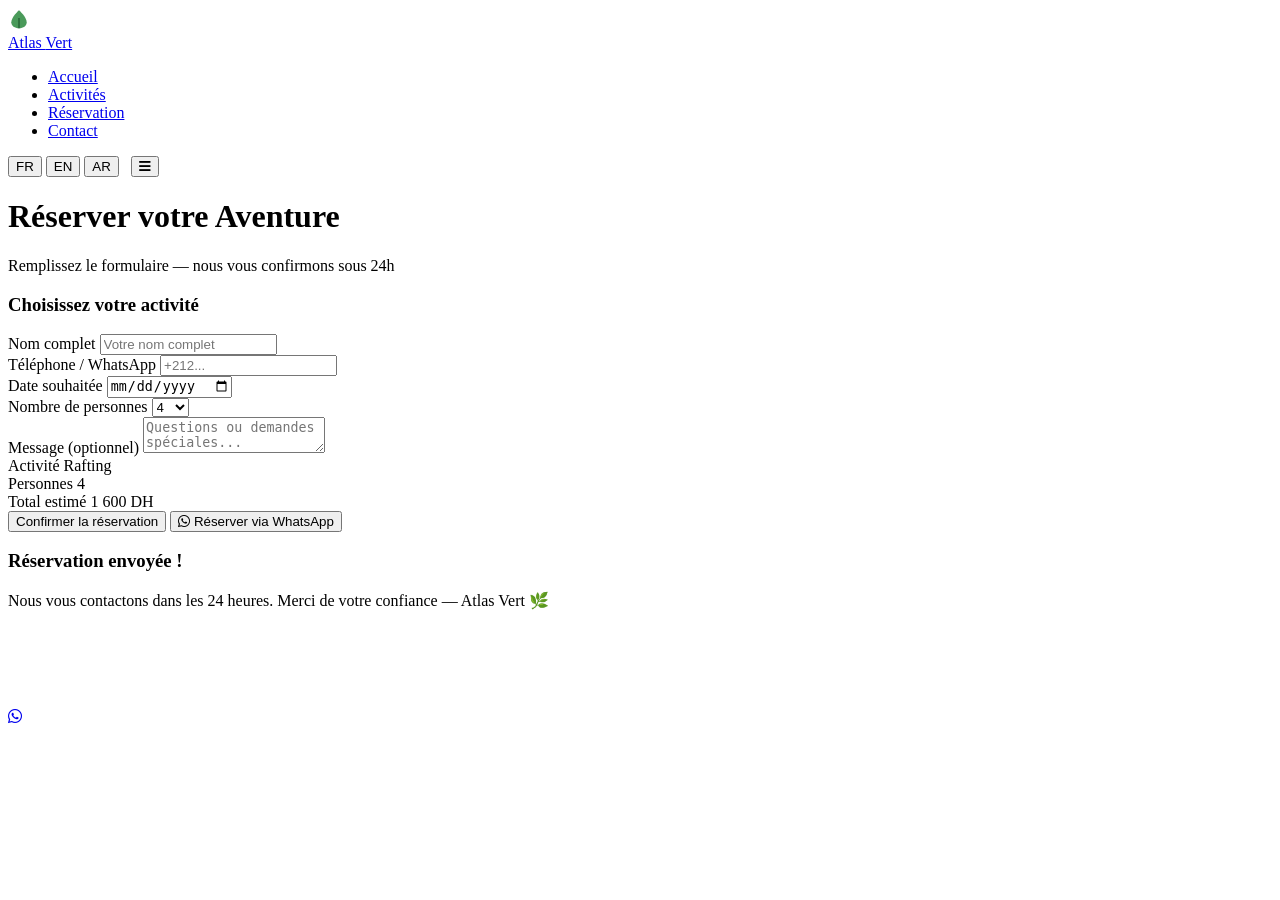
==== booking.html @ 43bdd672 "Add files via upload" ====
<!DOCTYPE html>
<html lang="fr" dir="ltr">
<head>
  <meta charset="UTF-8">
  <meta name="viewport" content="width=device-width, initial-scale=1.0">
  <title>Réservation — Atlas Vert</title>
  <meta name="description" content="Réservez votre aventure Atlas Vert — Rafting, randonnée, camping, VTT, quad au Maroc.">
  <link rel="preconnect" href="https://fonts.googleapis.com">
  <link href="https://fonts.googleapis.com/css2?family=Inter:wght@400;500;600;700&display=swap" rel="stylesheet">
  <link rel="stylesheet" href="https://cdnjs.cloudflare.com/ajax/libs/font-awesome/6.0.0-beta3/css/all.min.css">
  <link rel="stylesheet" href="../css/style.css">
</head>
<body>

  <!-- HEADER -->
  <header>
    <div class="header-inner">
      <a href="../index.html" class="logo">
        <div class="logo-icon">
          <svg width="22" height="22" viewBox="0 0 20 20" fill="none">
            <path d="M10 2C10 2 3 8 3 13C3 16.3 6.1 18.5 10 18.5C13.9 18.5 17 16.3 17 13C17 8 10 2 10 2Z" fill="#4a9a5a"/>
            <line x1="10" y1="18.5" x2="10" y2="9" stroke="#2a6a3a" stroke-width="1.5"/>
          </svg>
        </div>
        <div class="logo-name">Atlas <span>Vert</span></div>
      </a>

      <nav id="main-nav">
        <ul>
          <li><a href="../index.html" id="nav-home">Accueil</a></li>
          <li><a href="../index.html#activities" id="nav-activities">Activités</a></li>
          <li><a href="booking.html" id="nav-booking" class="btn-book-nav active">Réservation</a></li>
          <li><a href="contact.html" id="nav-contact">Contact</a></li>
        </ul>
      </nav>

      <div style="display:flex;align-items:center;gap:12px;">
        <div class="lang-btns">
          <button class="lang-btn active" data-lang="fr" onclick="setLanguage('fr')">FR</button>
          <button class="lang-btn" data-lang="en" onclick="setLanguage('en')">EN</button>
          <button class="lang-btn" data-lang="ar" onclick="setLanguage('ar')">AR</button>
        </div>
        <button class="menu-toggle" id="menu-toggle"><i class="fas fa-bars"></i></button>
      </div>
    </div>
  </header>

  <!-- BOOKING PAGE -->
  <main class="booking-page">

    <div class="booking-hero">
      <h1 id="bk-title">Réserver votre Aventure</h1>
      <p id="bk-sub">Remplissez le formulaire — nous vous confirmons sous 24h</p>
    </div>

    <!-- ACTIVITY SELECTION -->
    <div class="form-card">
      <h3 id="bk-act-label">Choisissez votre activité</h3>
      <div class="act-pills" id="bk-pills"></div>
    </div>

    <!-- FORM -->
    <div class="form-card">
      <div class="form-grid">
        <div class="form-group">
          <label id="lbl-name">Nom complet</label>
          <input type="text" id="inp-name" placeholder="Votre nom complet">
        </div>
        <div class="form-group">
          <label id="lbl-phone">Téléphone / WhatsApp</label>
          <input type="tel" id="inp-phone" placeholder="+212...">
        </div>
        <div class="form-group">
          <label id="lbl-date">Date souhaitée</label>
          <input type="date" id="inp-date">
        </div>
        <div class="form-group">
          <label id="lbl-persons">Nombre de personnes</label>
          <select id="inp-persons" onchange="updatePriceDisplay()">
            <option value="1">1</option>
            <option value="2">2</option>
            <option value="3">3</option>
            <option value="4" selected>4</option>
            <option value="5">5</option>
            <option value="6">6</option>
            <option value="8">8</option>
            <option value="10">10</option>
            <option value="12">12</option>
          </select>
        </div>
        <div class="form-group full">
          <label id="lbl-msg">Message (optionnel)</label>
          <textarea id="inp-msg" placeholder="Questions ou demandes spéciales..."></textarea>
        </div>
      </div>
    </div>

    <!-- PRICE SUMMARY -->
    <div class="price-box">
      <div class="price-row">
        <span id="lbl-activity">Activité</span>
        <span id="ps-act-name">Rafting</span>
      </div>
      <div class="price-row">
        <span id="lbl-persons2">Personnes</span>
        <span id="ps-persons">4</span>
      </div>
      <div class="price-total">
        <span id="lbl-total">Total estimé</span>
        <span class="total-amount" id="ps-total">1 600 DH</span>
      </div>
    </div>

    <!-- SUBMIT BUTTONS -->
    <button class="btn-submit" id="btn-submit" onclick="submitBooking()">Confirmer la réservation</button>
    <button class="btn-wa-submit" id="btn-wa-submit" onclick="bookViaWA()">
      <i class="fab fa-whatsapp"></i> Réserver via WhatsApp
    </button>

    <!-- SUCCESS BOX -->
    <div class="success-box" id="success-box">
      <h3 id="success-title">Réservation envoyée !</h3>
      <p id="success-msg">Nous vous contactons dans les 24 heures. Merci de votre confiance — Atlas Vert 🌿</p>
    </div>

  </main>

  <!-- FOOTER SIMPLE -->
  <footer style="background:var(--dg);padding:20px;text-align:center;">
    <p style="color:rgba(255,255,255,0.5);font-size:13px;" id="footer-copy">© 2026 Atlas Vert — المغرب</p>
  </footer>

  <!-- FLOATING WA -->
  <div class="floating-btns">
    <a href="https://wa.me/212667772551" class="float-btn float-wa" target="_blank">
      <i class="fab fa-whatsapp"></i>
    </a>
  </div>

  <script src="../js/main.js"></script>
</body>
</html>
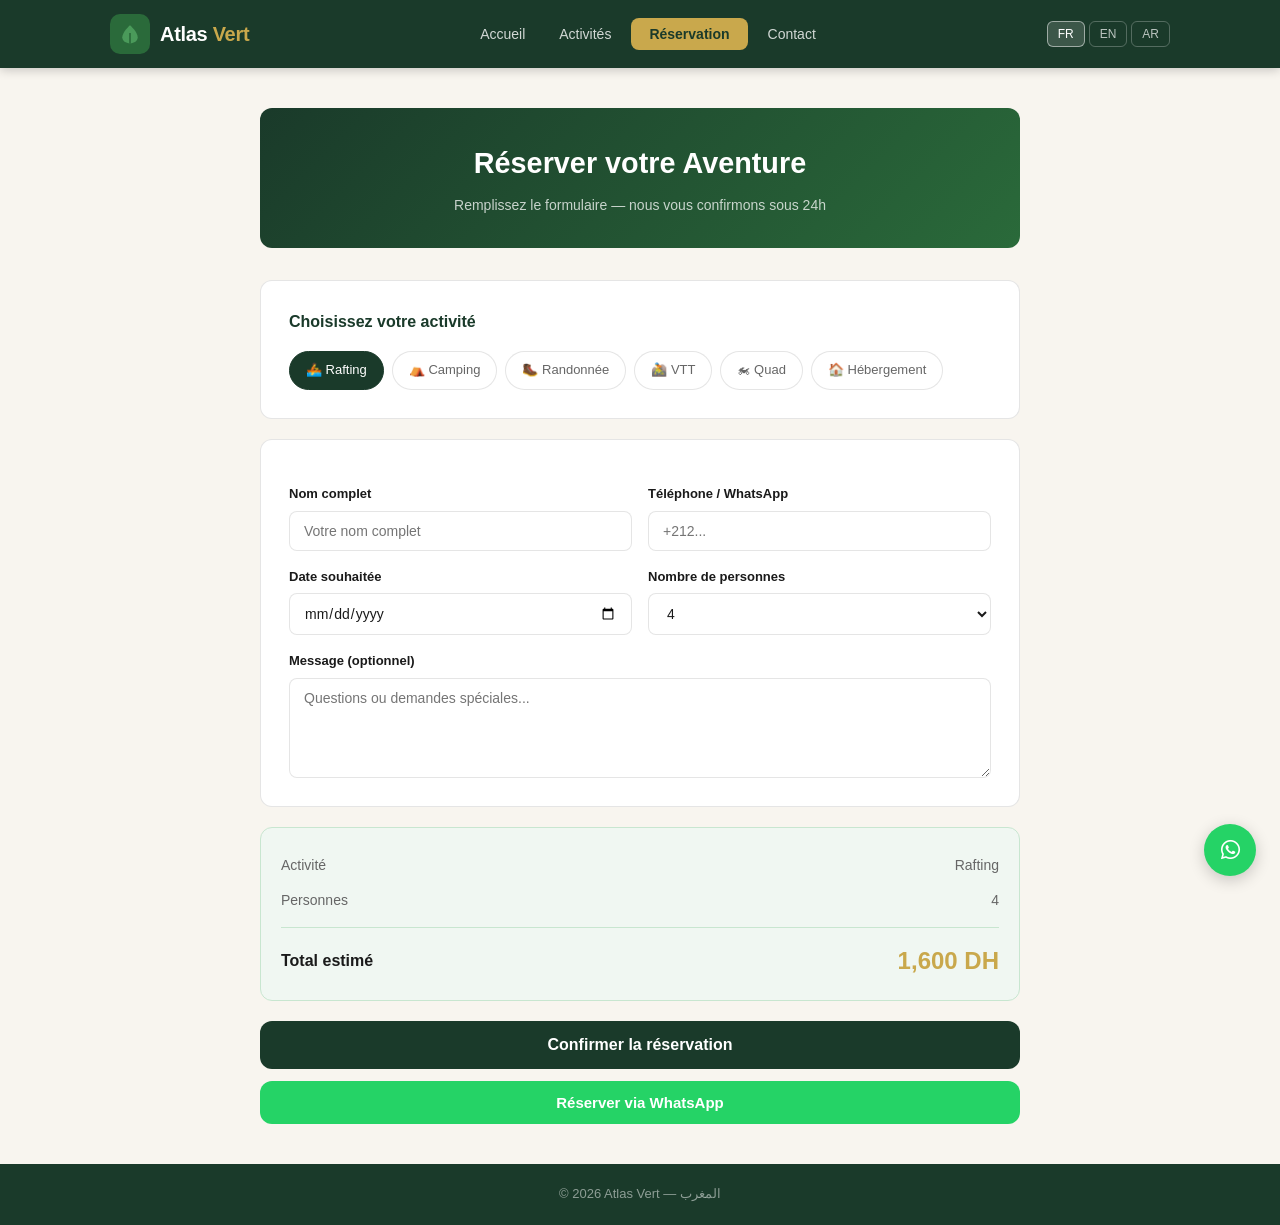
==== commit bd938226: "Add files via upload" ====
--- a/booking.html
+++ b/booking.html
@@ -4,18 +4,16 @@
   <meta charset="UTF-8">
   <meta name="viewport" content="width=device-width, initial-scale=1.0">
   <title>Réservation — Atlas Vert</title>
-  <meta name="description" content="Réservez votre aventure Atlas Vert — Rafting, randonnée, camping, VTT, quad au Maroc.">
   <link rel="preconnect" href="https://fonts.googleapis.com">
   <link href="https://fonts.googleapis.com/css2?family=Inter:wght@400;500;600;700&display=swap" rel="stylesheet">
   <link rel="stylesheet" href="https://cdnjs.cloudflare.com/ajax/libs/font-awesome/6.0.0-beta3/css/all.min.css">
-  <link rel="stylesheet" href="../css/style.css">
+  <link rel="stylesheet" href="style.css">
 </head>
 <body>
 
-  <!-- HEADER -->
   <header>
     <div class="header-inner">
-      <a href="../index.html" class="logo">
+      <a href="index.html" class="logo">
         <div class="logo-icon">
           <svg width="22" height="22" viewBox="0 0 20 20" fill="none">
             <path d="M10 2C10 2 3 8 3 13C3 16.3 6.1 18.5 10 18.5C13.9 18.5 17 16.3 17 13C17 8 10 2 10 2Z" fill="#4a9a5a"/>
@@ -24,16 +22,14 @@
         </div>
         <div class="logo-name">Atlas <span>Vert</span></div>
       </a>
-
       <nav id="main-nav">
         <ul>
-          <li><a href="../index.html" id="nav-home">Accueil</a></li>
-          <li><a href="../index.html#activities" id="nav-activities">Activités</a></li>
-          <li><a href="booking.html" id="nav-booking" class="btn-book-nav active">Réservation</a></li>
-          <li><a href="contact.html" id="nav-contact">Contact</a></li>
+          <li><a href="index.html" id="nav-home">Accueil</a></li>
+          <li><a href="index.html#activities" id="nav-activities">Activités</a></li>
+          <li><a href="booking.html" id="nav-booking" class="btn-book-nav">Réservation</a></li>
+          <li><a href="index.html#contact" id="nav-contact">Contact</a></li>
         </ul>
       </nav>
-
       <div style="display:flex;align-items:center;gap:12px;">
         <div class="lang-btns">
           <button class="lang-btn active" data-lang="fr" onclick="setLanguage('fr')">FR</button>
@@ -45,21 +41,17 @@
     </div>
   </header>
 
-  <!-- BOOKING PAGE -->
   <main class="booking-page">
-
     <div class="booking-hero">
       <h1 id="bk-title">Réserver votre Aventure</h1>
       <p id="bk-sub">Remplissez le formulaire — nous vous confirmons sous 24h</p>
     </div>
 
-    <!-- ACTIVITY SELECTION -->
     <div class="form-card">
       <h3 id="bk-act-label">Choisissez votre activité</h3>
       <div class="act-pills" id="bk-pills"></div>
     </div>
 
-    <!-- FORM -->
     <div class="form-card">
       <div class="form-grid">
         <div class="form-group">
@@ -95,7 +87,6 @@
       </div>
     </div>
 
-    <!-- PRICE SUMMARY -->
     <div class="price-box">
       <div class="price-row">
         <span id="lbl-activity">Activité</span>
@@ -111,32 +102,25 @@
       </div>
     </div>
 
-    <!-- SUBMIT BUTTONS -->
     <button class="btn-submit" id="btn-submit" onclick="submitBooking()">Confirmer la réservation</button>
     <button class="btn-wa-submit" id="btn-wa-submit" onclick="bookViaWA()">
       <i class="fab fa-whatsapp"></i> Réserver via WhatsApp
     </button>
 
-    <!-- SUCCESS BOX -->
     <div class="success-box" id="success-box">
       <h3 id="success-title">Réservation envoyée !</h3>
       <p id="success-msg">Nous vous contactons dans les 24 heures. Merci de votre confiance — Atlas Vert 🌿</p>
     </div>
-
   </main>
 
-  <!-- FOOTER SIMPLE -->
   <footer style="background:var(--dg);padding:20px;text-align:center;">
-    <p style="color:rgba(255,255,255,0.5);font-size:13px;" id="footer-copy">© 2026 Atlas Vert — المغرب</p>
+    <p style="color:rgba(255,255,255,0.5);font-size:13px;">© 2026 Atlas Vert — المغرب</p>
   </footer>
 
-  <!-- FLOATING WA -->
   <div class="floating-btns">
-    <a href="https://wa.me/212667772551" class="float-btn float-wa" target="_blank">
-      <i class="fab fa-whatsapp"></i>
-    </a>
+    <a href="https://wa.me/212667772551" class="float-btn float-wa" target="_blank"><i class="fab fa-whatsapp"></i></a>
   </div>
 
-  <script src="../js/main.js"></script>
+  <script src="main.js"></script>
 </body>
 </html>
--- a/style.css
+++ b/style.css
@@ -0,0 +1,788 @@
+/* ===== ATLAS VERT — style.css ===== */
+:root {
+  --gold: #c9a84c;
+  --gold-light: rgba(201,168,76,0.15);
+  --dg: #1a3a2a;
+  --mg: #2a6a3a;
+  --lg: #4a9a5a;
+  --white: #ffffff;
+  --bg: #f8f5ef;
+  --text: #1a1a1a;
+  --text-muted: #666;
+  --border: rgba(0,0,0,0.1);
+  --radius: 12px;
+  --radius-sm: 8px;
+}
+
+* { margin: 0; padding: 0; box-sizing: border-box; }
+
+body {
+  font-family: 'Inter', 'Segoe UI', sans-serif;
+  background: var(--bg);
+  color: var(--text);
+  font-size: 16px;
+  line-height: 1.6;
+}
+
+a { text-decoration: none; color: inherit; }
+img { max-width: 100%; display: block; }
+
+.container {
+  max-width: 1100px;
+  margin: 0 auto;
+  padding: 0 20px;
+}
+
+/* ===== HEADER ===== */
+header {
+  background: var(--dg);
+  position: sticky;
+  top: 0;
+  z-index: 100;
+  box-shadow: 0 2px 10px rgba(0,0,0,0.2);
+}
+
+.header-inner {
+  display: flex;
+  align-items: center;
+  justify-content: space-between;
+  padding: 14px 20px;
+  max-width: 1100px;
+  margin: 0 auto;
+}
+
+.logo {
+  display: flex;
+  align-items: center;
+  gap: 10px;
+}
+
+.logo-icon {
+  width: 40px;
+  height: 40px;
+  background: var(--mg);
+  border-radius: 10px;
+  display: flex;
+  align-items: center;
+  justify-content: center;
+}
+
+.logo-name {
+  font-size: 20px;
+  font-weight: 600;
+  color: #fff;
+  letter-spacing: -0.3px;
+}
+
+.logo-name span { color: var(--gold); }
+
+nav ul {
+  display: flex;
+  list-style: none;
+  gap: 6px;
+  align-items: center;
+}
+
+nav ul li a {
+  padding: 7px 14px;
+  border-radius: var(--radius-sm);
+  font-size: 14px;
+  color: rgba(255,255,255,0.8);
+  transition: all 0.2s;
+}
+
+nav ul li a:hover { background: rgba(255,255,255,0.1); color: #fff; }
+nav ul li a.active { color: var(--gold); }
+
+.btn-book-nav {
+  background: var(--gold);
+  color: var(--dg) !important;
+  font-weight: 600 !important;
+  padding: 8px 18px !important;
+}
+
+.btn-book-nav:hover { background: #d4a83a !important; }
+
+.lang-btns {
+  display: flex;
+  gap: 4px;
+}
+
+.lang-btn {
+  padding: 5px 10px;
+  border-radius: 6px;
+  border: 1px solid rgba(255,255,255,0.25);
+  background: transparent;
+  color: rgba(255,255,255,0.7);
+  font-size: 12px;
+  font-weight: 500;
+  cursor: pointer;
+  transition: all 0.2s;
+}
+
+.lang-btn.active, .lang-btn:hover {
+  background: rgba(255,255,255,0.15);
+  color: #fff;
+  border-color: rgba(255,255,255,0.5);
+}
+
+.menu-toggle {
+  display: none;
+  background: transparent;
+  border: none;
+  color: #fff;
+  font-size: 22px;
+  cursor: pointer;
+}
+
+/* ===== HERO ===== */
+.hero {
+  background: linear-gradient(150deg, var(--dg) 0%, #2a5a3a 55%, #1a4a2a 100%);
+  min-height: 520px;
+  display: flex;
+  align-items: center;
+  text-align: center;
+  position: relative;
+  overflow: hidden;
+  padding: 80px 20px;
+}
+
+.hero-mountains {
+  position: absolute;
+  bottom: 0; left: 0; right: 0;
+  height: 100px;
+  opacity: 0.12;
+}
+
+.hero-content { position: relative; z-index: 1; max-width: 680px; margin: 0 auto; }
+
+.hero-badge {
+  display: inline-block;
+  background: var(--gold-light);
+  border: 1px solid var(--gold);
+  color: var(--gold);
+  font-size: 12px;
+  font-weight: 500;
+  padding: 5px 16px;
+  border-radius: 20px;
+  margin-bottom: 18px;
+  letter-spacing: 0.04em;
+}
+
+.hero h1 {
+  font-size: clamp(2rem, 5vw, 3rem);
+  font-weight: 700;
+  color: #fff;
+  margin-bottom: 16px;
+  line-height: 1.15;
+}
+
+.hero h1 em { color: var(--gold); font-style: normal; }
+
+.hero p {
+  font-size: 16px;
+  color: rgba(255,255,255,0.75);
+  margin-bottom: 32px;
+  line-height: 1.7;
+}
+
+.hero-btns { display: flex; gap: 12px; justify-content: center; flex-wrap: wrap; }
+
+.btn-primary {
+  background: var(--gold);
+  color: var(--dg);
+  padding: 13px 28px;
+  border-radius: var(--radius-sm);
+  font-size: 15px;
+  font-weight: 600;
+  border: none;
+  cursor: pointer;
+  transition: all 0.2s;
+  display: inline-block;
+}
+
+.btn-primary:hover { background: #d4a83a; transform: translateY(-1px); }
+
+.btn-outline {
+  background: transparent;
+  color: #fff;
+  padding: 13px 28px;
+  border-radius: var(--radius-sm);
+  font-size: 15px;
+  border: 1.5px solid rgba(255,255,255,0.4);
+  cursor: pointer;
+  transition: all 0.2s;
+  display: inline-block;
+}
+
+.btn-outline:hover { border-color: rgba(255,255,255,0.8); background: rgba(255,255,255,0.08); }
+
+/* ===== SOCIAL STRIP ===== */
+.social-strip {
+  background: var(--white);
+  border-bottom: 1px solid var(--border);
+  padding: 14px 20px;
+  display: flex;
+  justify-content: center;
+  gap: 12px;
+  flex-wrap: wrap;
+}
+
+.social-circle {
+  width: 40px;
+  height: 40px;
+  border-radius: 50%;
+  display: flex;
+  align-items: center;
+  justify-content: center;
+  color: #fff;
+  font-size: 16px;
+  transition: transform 0.2s, opacity 0.2s;
+  text-decoration: none;
+}
+
+.social-circle:hover { transform: scale(1.1); opacity: 0.9; }
+.social-circle.fb { background: #1877f2; }
+.social-circle.ig { background: #c13584; }
+.social-circle.tt { background: #010101; }
+.social-circle.wa { background: #25d366; }
+.social-circle.em { background: #ea4335; }
+.social-circle.yt { background: #ff0000; }
+
+/* ===== STATS ===== */
+.stats-section {
+  background: var(--white);
+  padding: 30px 20px;
+  border-bottom: 1px solid var(--border);
+}
+
+.stats-grid {
+  display: grid;
+  grid-template-columns: repeat(4, 1fr);
+  gap: 16px;
+  max-width: 800px;
+  margin: 0 auto;
+}
+
+.stat-item { text-align: center; }
+
+.stat-number {
+  font-size: 26px;
+  font-weight: 700;
+  color: var(--gold);
+  line-height: 1;
+  margin-bottom: 4px;
+}
+
+.stat-label { font-size: 13px; color: var(--text-muted); }
+
+/* ===== SECTION HEADER ===== */
+.section { padding: 60px 20px; }
+.section-alt { background: var(--white); }
+
+.section-header { text-align: center; margin-bottom: 40px; }
+
+.section-mini {
+  font-size: 11px;
+  letter-spacing: 0.12em;
+  color: var(--text-muted);
+  text-transform: uppercase;
+  display: block;
+  margin-bottom: 8px;
+}
+
+.section-title {
+  font-size: clamp(1.6rem, 3vw, 2.2rem);
+  font-weight: 700;
+  color: var(--text);
+  line-height: 1.2;
+}
+
+.section-title em { color: var(--gold); font-style: normal; }
+
+/* ===== ACTIVITIES GRID ===== */
+.acts-grid {
+  display: grid;
+  grid-template-columns: repeat(auto-fill, minmax(280px, 1fr));
+  gap: 20px;
+  max-width: 1100px;
+  margin: 0 auto;
+}
+
+.act-card {
+  background: var(--white);
+  border-radius: var(--radius);
+  overflow: hidden;
+  border: 1px solid var(--border);
+  transition: transform 0.2s, box-shadow 0.2s;
+}
+
+.act-card:hover { transform: translateY(-4px); box-shadow: 0 12px 30px rgba(0,0,0,0.1); }
+
+.act-img {
+  height: 200px;
+  display: flex;
+  align-items: center;
+  justify-content: center;
+  position: relative;
+  overflow: hidden;
+}
+
+.act-img img { width: 100%; height: 100%; object-fit: cover; }
+
+.act-img-placeholder { font-size: 60px; }
+
+.act-badge {
+  position: absolute;
+  top: 12px;
+  left: 12px;
+  font-size: 11px;
+  font-weight: 600;
+  padding: 3px 10px;
+  border-radius: 5px;
+}
+
+.act-badge.gold { background: var(--gold); color: var(--dg); }
+.act-badge.red { background: #e74c3c; color: #fff; }
+.act-badge.green { background: #27ae60; color: #fff; }
+
+.act-body { padding: 18px 20px; }
+
+.act-category {
+  font-size: 11px;
+  color: var(--text-muted);
+  text-transform: uppercase;
+  letter-spacing: 0.08em;
+  margin-bottom: 6px;
+}
+
+.act-name {
+  font-size: 20px;
+  font-weight: 700;
+  color: var(--text);
+  margin-bottom: 6px;
+}
+
+.act-price {
+  font-size: 22px;
+  font-weight: 700;
+  color: var(--gold);
+  margin-bottom: 8px;
+}
+
+.act-price small { font-size: 13px; color: var(--text-muted); font-weight: 400; }
+
+.act-desc { font-size: 14px; color: var(--text-muted); margin-bottom: 14px; line-height: 1.5; }
+
+.act-features {
+  display: flex;
+  gap: 12px;
+  flex-wrap: wrap;
+  margin-bottom: 16px;
+}
+
+.act-feat {
+  font-size: 12px;
+  color: var(--text-muted);
+  display: flex;
+  align-items: center;
+  gap: 4px;
+}
+
+.act-btns { display: flex; gap: 8px; }
+
+.btn-detail {
+  flex: 1;
+  padding: 10px;
+  border-radius: var(--radius-sm);
+  font-size: 13px;
+  font-weight: 600;
+  background: var(--dg);
+  color: #fff;
+  border: none;
+  cursor: pointer;
+  text-align: center;
+  transition: background 0.2s;
+}
+
+.btn-detail:hover { background: var(--mg); }
+
+.btn-wa {
+  padding: 10px 14px;
+  border-radius: var(--radius-sm);
+  background: #25d366;
+  color: #fff;
+  font-size: 16px;
+  border: none;
+  cursor: pointer;
+  transition: background 0.2s;
+}
+
+.btn-wa:hover { background: #20ba5a; }
+
+/* ===== WHY US ===== */
+.why-grid {
+  display: grid;
+  grid-template-columns: repeat(3, 1fr);
+  gap: 24px;
+  max-width: 900px;
+  margin: 0 auto;
+}
+
+.why-item { text-align: center; padding: 24px 20px; }
+
+.why-icon {
+  width: 64px;
+  height: 64px;
+  background: var(--gold-light);
+  border-radius: 50%;
+  display: flex;
+  align-items: center;
+  justify-content: center;
+  font-size: 28px;
+  margin: 0 auto 16px;
+}
+
+.why-title { font-size: 16px; font-weight: 600; margin-bottom: 8px; }
+.why-desc { font-size: 14px; color: var(--text-muted); line-height: 1.6; }
+
+/* ===== TESTIMONIALS ===== */
+.testi-grid {
+  display: grid;
+  grid-template-columns: repeat(auto-fill, minmax(300px, 1fr));
+  gap: 20px;
+  max-width: 1000px;
+  margin: 0 auto;
+}
+
+.testi-card {
+  background: var(--white);
+  border-radius: var(--radius);
+  padding: 24px;
+  border: 1px solid var(--border);
+}
+
+.testi-stars { color: var(--gold); font-size: 16px; margin-bottom: 12px; }
+
+.testi-text {
+  font-size: 15px;
+  color: var(--text);
+  line-height: 1.7;
+  font-style: italic;
+  margin-bottom: 16px;
+}
+
+.testi-author { font-size: 13px; font-weight: 600; color: var(--text); }
+
+.testi-meta {
+  display: flex;
+  align-items: center;
+  gap: 8px;
+  margin-top: 4px;
+}
+
+.testi-tag {
+  background: #e8f4ec;
+  color: var(--dg);
+  font-size: 11px;
+  padding: 2px 8px;
+  border-radius: 4px;
+  font-weight: 500;
+}
+
+/* ===== CTA BANNER ===== */
+.cta-section {
+  background: linear-gradient(135deg, var(--dg), var(--mg));
+  padding: 70px 20px;
+  text-align: center;
+}
+
+.cta-section h2 { font-size: 2rem; font-weight: 700; color: #fff; margin-bottom: 12px; }
+.cta-section p { font-size: 16px; color: rgba(255,255,255,0.75); margin-bottom: 32px; }
+.cta-btns { display: flex; gap: 12px; justify-content: center; flex-wrap: wrap; }
+
+.btn-wa-large {
+  background: #25d366;
+  color: #fff;
+  padding: 14px 28px;
+  border-radius: var(--radius-sm);
+  font-size: 15px;
+  font-weight: 600;
+  border: none;
+  cursor: pointer;
+  transition: all 0.2s;
+  display: inline-flex;
+  align-items: center;
+  gap: 8px;
+}
+
+.btn-wa-large:hover { background: #20ba5a; transform: translateY(-1px); }
+
+/* ===== FOOTER ===== */
+footer {
+  background: var(--dg);
+  color: rgba(255,255,255,0.75);
+  padding: 50px 20px 24px;
+}
+
+.footer-grid {
+  display: grid;
+  grid-template-columns: 2fr 1fr 1fr 1fr;
+  gap: 32px;
+  max-width: 1100px;
+  margin: 0 auto 40px;
+}
+
+.footer-col h4 {
+  color: #fff;
+  font-size: 15px;
+  font-weight: 600;
+  margin-bottom: 16px;
+}
+
+.footer-col p { font-size: 14px; line-height: 1.7; margin-bottom: 16px; }
+
+.footer-col ul { list-style: none; }
+.footer-col ul li { padding: 4px 0; font-size: 14px; }
+.footer-col ul li a { color: rgba(255,255,255,0.7); transition: color 0.2s; }
+.footer-col ul li a:hover { color: var(--gold); }
+
+.footer-social { display: flex; gap: 10px; margin-top: 12px; }
+
+.footer-soc {
+  width: 36px; height: 36px;
+  border-radius: 50%;
+  display: flex; align-items: center; justify-content: center;
+  font-size: 14px; color: #fff;
+  transition: transform 0.2s, opacity 0.2s;
+}
+
+.footer-soc:hover { transform: scale(1.1); opacity: 0.85; }
+
+.footer-stats {
+  display: grid;
+  grid-template-columns: repeat(4, 1fr);
+  gap: 16px;
+  max-width: 1100px;
+  margin: 0 auto;
+  border-top: 1px solid rgba(255,255,255,0.1);
+  border-bottom: 1px solid rgba(255,255,255,0.1);
+  padding: 24px 0;
+  margin-bottom: 24px;
+  text-align: center;
+}
+
+.footer-stat-n { font-size: 20px; font-weight: 700; color: var(--gold); }
+.footer-stat-l { font-size: 12px; color: rgba(255,255,255,0.55); margin-top: 2px; }
+
+.footer-bottom {
+  max-width: 1100px;
+  margin: 0 auto;
+  text-align: center;
+  font-size: 13px;
+  color: rgba(255,255,255,0.45);
+}
+
+/* ===== FLOATING BUTTONS ===== */
+.floating-btns {
+  position: fixed;
+  bottom: 24px;
+  right: 24px;
+  display: flex;
+  flex-direction: column;
+  gap: 10px;
+  z-index: 999;
+}
+
+.float-btn {
+  width: 52px; height: 52px;
+  border-radius: 50%;
+  display: flex; align-items: center; justify-content: center;
+  font-size: 22px; color: #fff;
+  border: none; cursor: pointer;
+  box-shadow: 0 4px 16px rgba(0,0,0,0.2);
+  transition: transform 0.2s;
+  text-decoration: none;
+}
+
+.float-btn:hover { transform: scale(1.1); }
+.float-wa { background: #25d366; }
+.float-book { background: var(--gold); color: var(--dg); font-size: 18px; }
+
+/* ===== BOOKING PAGE ===== */
+.booking-page { padding: 40px 20px; max-width: 800px; margin: 0 auto; }
+
+.booking-hero {
+  background: linear-gradient(135deg, var(--dg), var(--mg));
+  border-radius: var(--radius);
+  padding: 32px;
+  text-align: center;
+  margin-bottom: 32px;
+}
+
+.booking-hero h1 { font-size: 1.8rem; font-weight: 700; color: #fff; margin-bottom: 8px; }
+.booking-hero p { font-size: 14px; color: rgba(255,255,255,0.75); }
+
+.form-card {
+  background: var(--white);
+  border-radius: var(--radius);
+  padding: 28px;
+  border: 1px solid var(--border);
+  margin-bottom: 20px;
+}
+
+.form-card h3 { font-size: 16px; font-weight: 600; margin-bottom: 16px; color: var(--dg); }
+
+.act-pills { display: flex; gap: 8px; flex-wrap: wrap; }
+
+.act-pill {
+  padding: 8px 16px;
+  border-radius: 20px;
+  font-size: 13px;
+  cursor: pointer;
+  border: 1.5px solid var(--border);
+  background: var(--white);
+  color: var(--text-muted);
+  transition: all 0.2s;
+}
+
+.act-pill:hover { border-color: var(--dg); color: var(--dg); }
+.act-pill.selected { background: var(--dg); color: #fff; border-color: var(--dg); }
+
+.form-grid { display: grid; grid-template-columns: 1fr 1fr; gap: 16px; margin-top: 16px; }
+
+.form-group { display: flex; flex-direction: column; gap: 6px; }
+.form-group.full { grid-column: 1 / -1; }
+
+.form-group label { font-size: 13px; font-weight: 600; color: var(--text); }
+
+.form-group input,
+.form-group select,
+.form-group textarea {
+  padding: 11px 14px;
+  border-radius: var(--radius-sm);
+  border: 1.5px solid var(--border);
+  font-size: 14px;
+  font-family: inherit;
+  background: var(--white);
+  color: var(--text);
+  transition: border-color 0.2s;
+  width: 100%;
+}
+
+.form-group input:focus,
+.form-group select:focus,
+.form-group textarea:focus {
+  outline: none;
+  border-color: var(--dg);
+}
+
+.form-group textarea { min-height: 100px; resize: vertical; }
+
+.price-box {
+  background: #f0f7f2;
+  border: 1px solid #c8e6d0;
+  border-radius: var(--radius);
+  padding: 20px;
+  margin-bottom: 20px;
+}
+
+.price-row {
+  display: flex;
+  justify-content: space-between;
+  align-items: center;
+  padding: 6px 0;
+  font-size: 14px;
+  color: var(--text-muted);
+}
+
+.price-total {
+  display: flex;
+  justify-content: space-between;
+  align-items: center;
+  padding-top: 14px;
+  margin-top: 10px;
+  border-top: 1.5px solid #c8e6d0;
+}
+
+.price-total span:first-child { font-size: 16px; font-weight: 600; color: var(--text); }
+.price-total .total-amount { font-size: 24px; font-weight: 700; color: var(--gold); }
+
+.btn-submit {
+  width: 100%;
+  padding: 15px;
+  border-radius: var(--radius);
+  background: var(--dg);
+  color: #fff;
+  font-size: 16px;
+  font-weight: 600;
+  border: none;
+  cursor: pointer;
+  margin-bottom: 12px;
+  transition: background 0.2s;
+}
+
+.btn-submit:hover { background: var(--mg); }
+
+.btn-wa-submit {
+  width: 100%;
+  padding: 13px;
+  border-radius: var(--radius);
+  background: #25d366;
+  color: #fff;
+  font-size: 15px;
+  font-weight: 600;
+  border: none;
+  cursor: pointer;
+  transition: background 0.2s;
+}
+
+.btn-wa-submit:hover { background: #20ba5a; }
+
+.success-box {
+  display: none;
+  background: #e8f5e9;
+  border: 1.5px solid #81c784;
+  border-radius: var(--radius);
+  padding: 24px;
+  text-align: center;
+  margin-top: 16px;
+}
+
+.success-box.show { display: block; }
+.success-box h3 { font-size: 18px; font-weight: 700; color: #2e7d32; margin-bottom: 6px; }
+.success-box p { font-size: 14px; color: #388e3c; }
+
+/* ===== RESPONSIVE ===== */
+@media (max-width: 768px) {
+  nav ul { display: none; }
+  .menu-toggle { display: block; }
+  nav.open ul {
+    display: flex;
+    flex-direction: column;
+    position: absolute;
+    top: 70px;
+    left: 0; right: 0;
+    background: var(--dg);
+    padding: 16px;
+    gap: 4px;
+  }
+  .stats-grid { grid-template-columns: repeat(2, 1fr); }
+  .why-grid { grid-template-columns: 1fr; }
+  .footer-grid { grid-template-columns: 1fr 1fr; }
+  .footer-stats { grid-template-columns: repeat(2, 1fr); }
+  .form-grid { grid-template-columns: 1fr; }
+  .hero h1 { font-size: 1.8rem; }
+}
+
+@media (max-width: 480px) {
+  .stats-grid { grid-template-columns: repeat(2, 1fr); }
+  .footer-grid { grid-template-columns: 1fr; }
+  .acts-grid { grid-template-columns: 1fr; }
+  .testi-grid { grid-template-columns: 1fr; }
+}
+
+/* ===== RTL SUPPORT ===== */
+[dir="rtl"] .act-badge { left: auto; right: 12px; }
+[dir="rtl"] .floating-btns { right: auto; left: 24px; }
+[dir="rtl"] .testi-tag { margin-left: 0; margin-right: 8px; }
